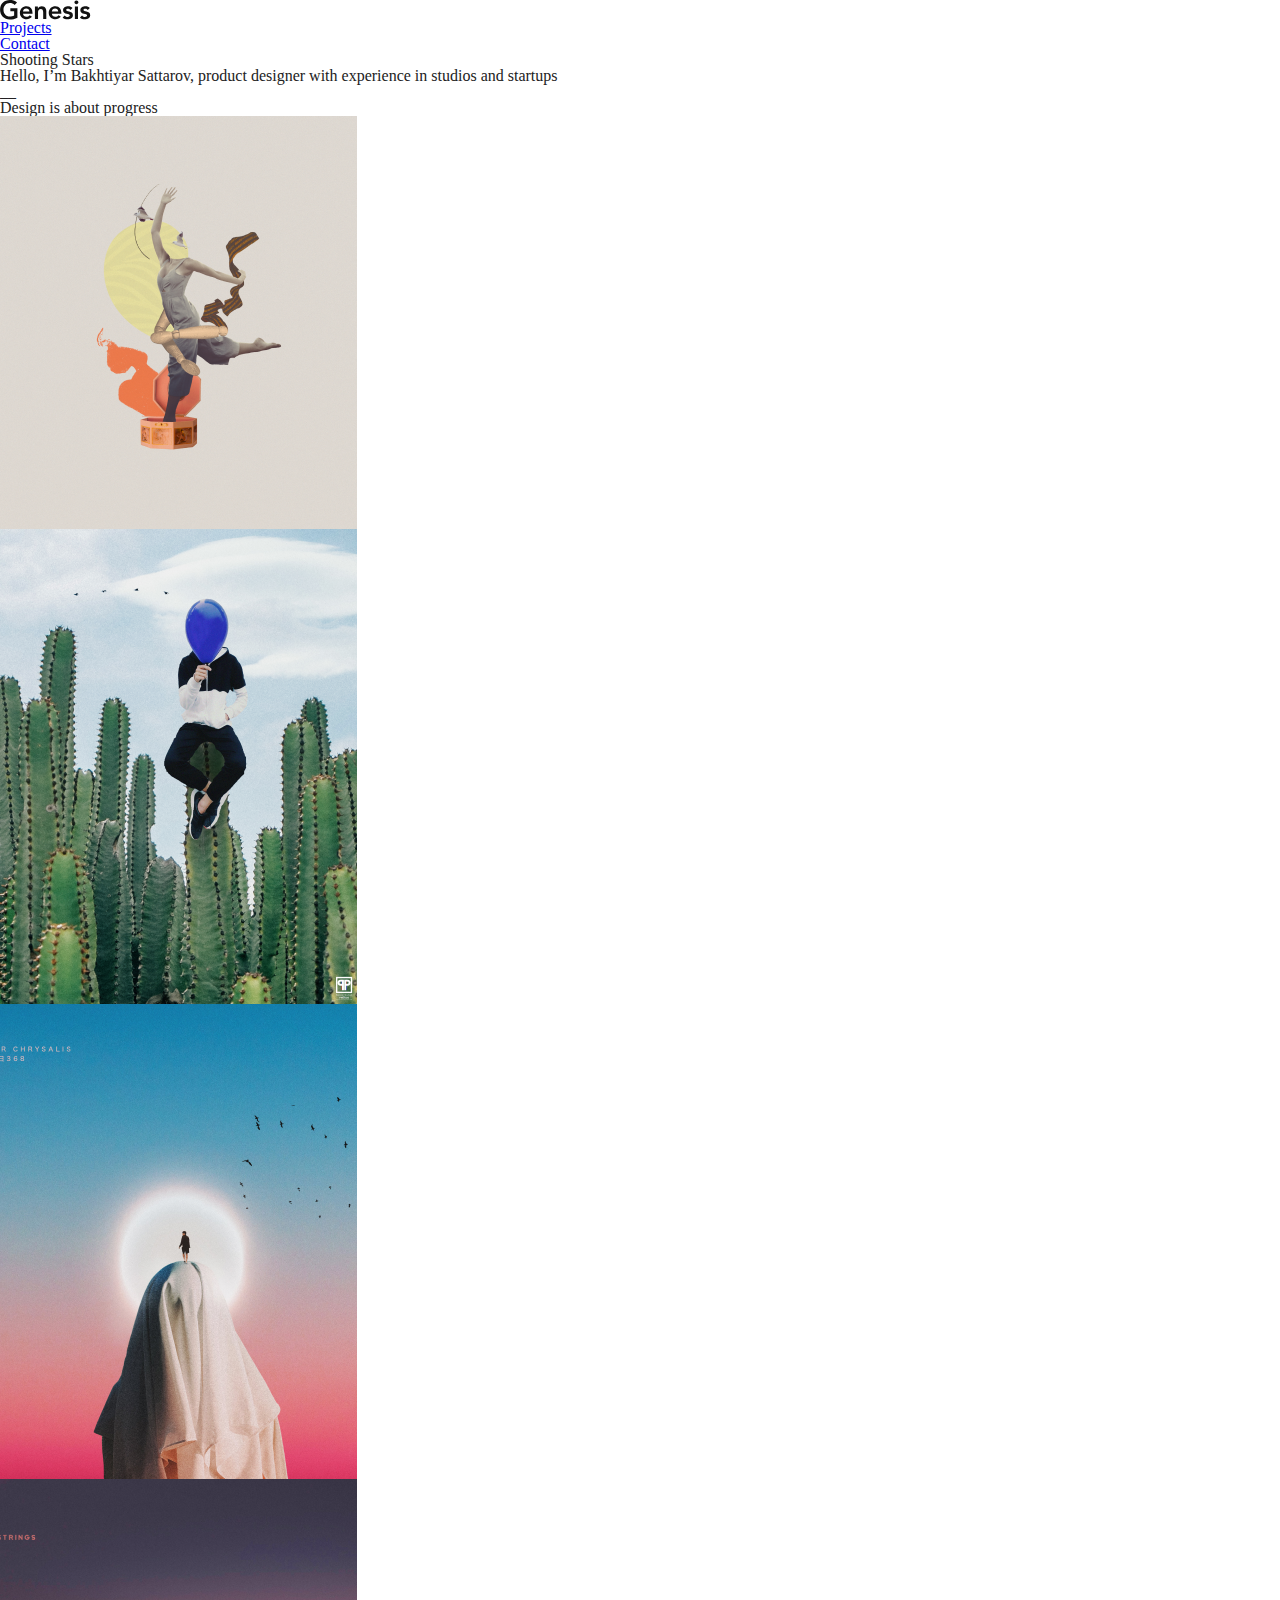
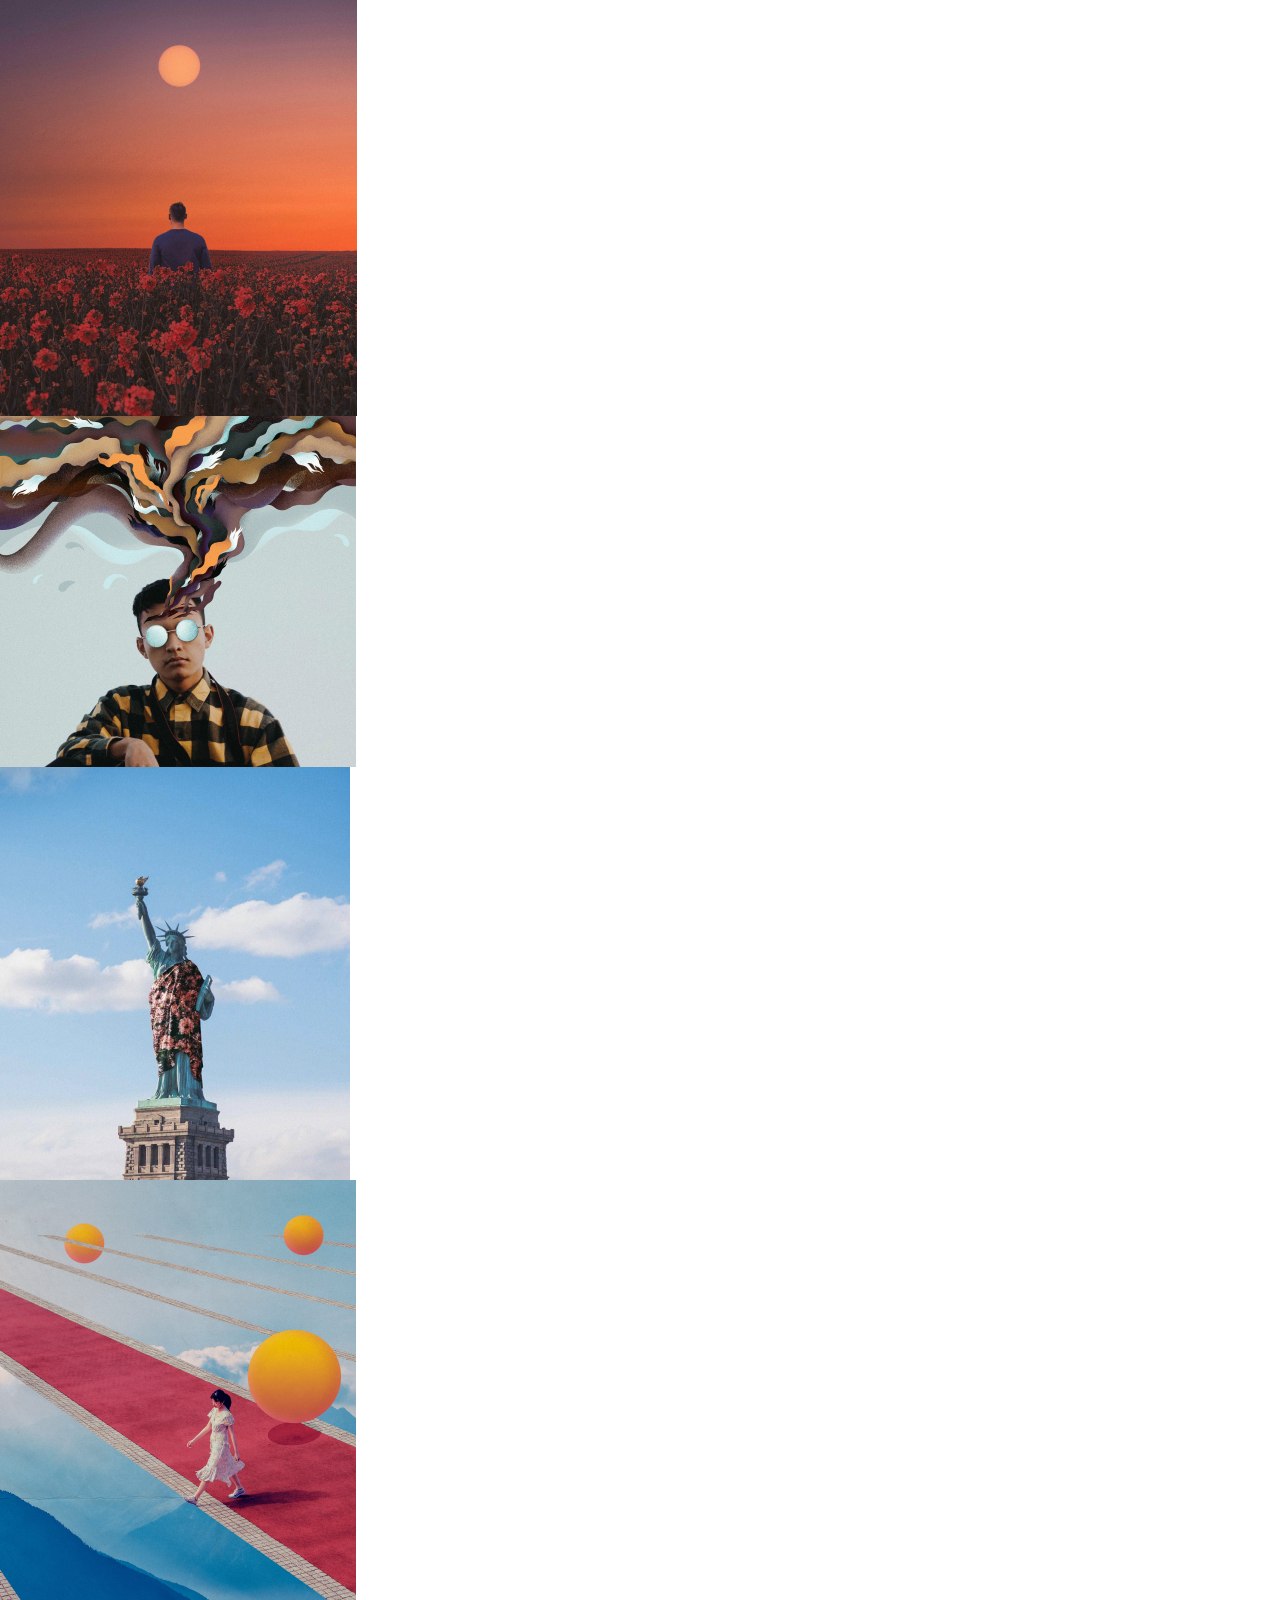
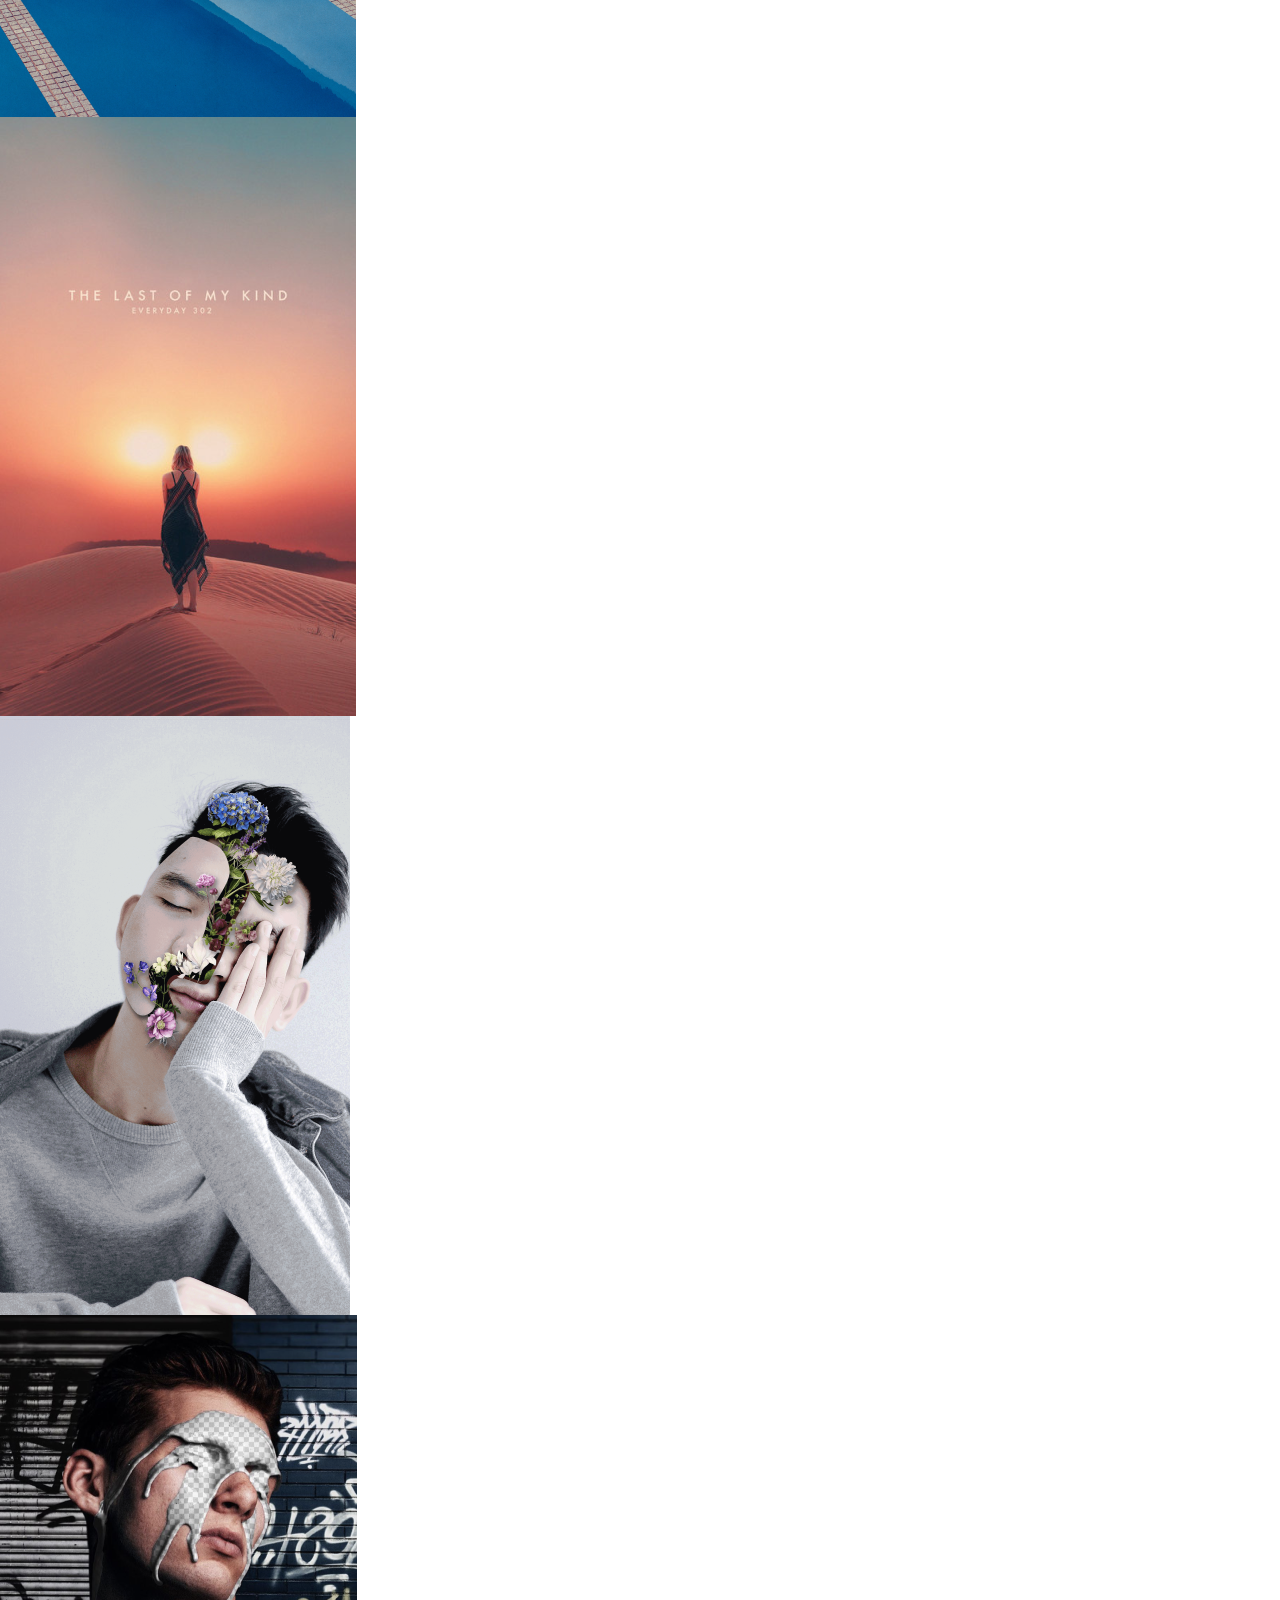
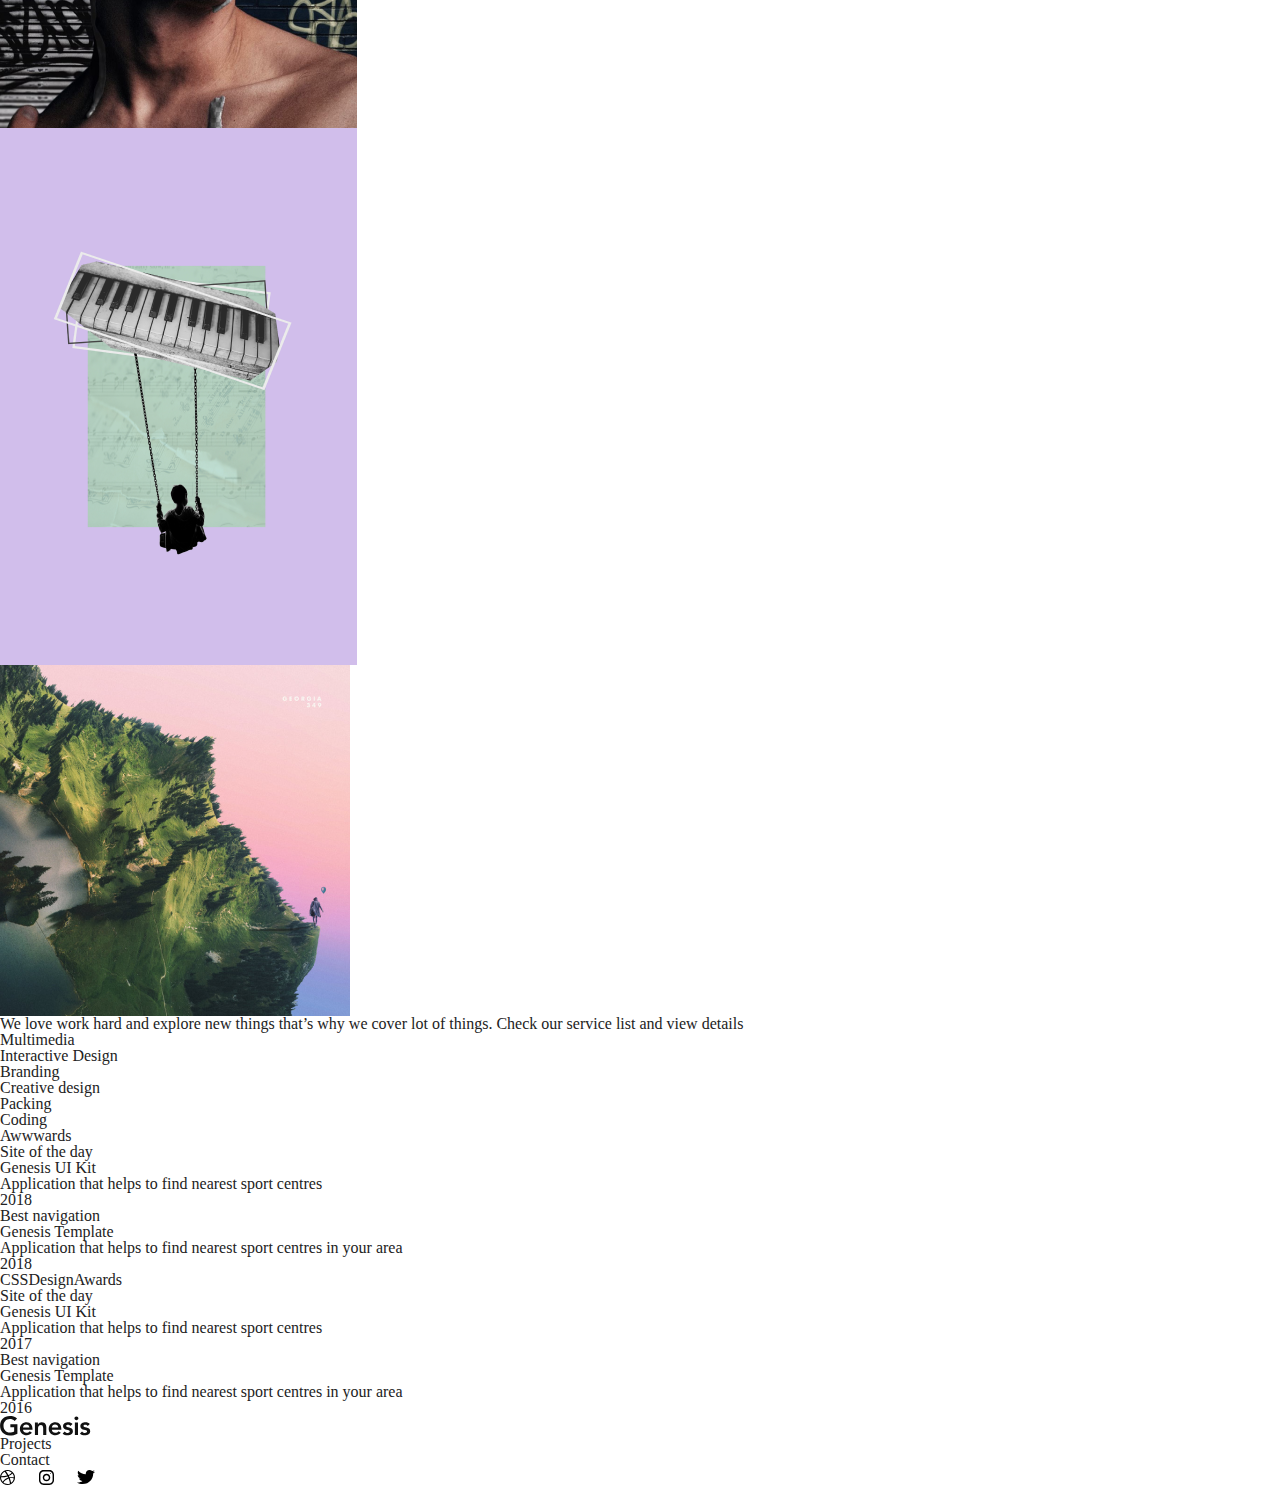
==== pages/index.html @ c791321b "added context to projectDetails.html" ====
<!DOCTYPE html>
<html lang="en">
<head>
    <meta charset="UTF-8">
    <meta http-equiv="X-UA-Compatible" content="IE=edge">
    <meta name="viewport" content="width=device-width, initial-scale=1.0">
    <base href="/">
    <link href="styles/reset.css" rel="stylesheet">
    <link rel="stylesheet" href="styles/index.css">
    <title>Sass-figma</title>
</head>
<body>
    <header class="header">
        <nav class="nav">
            <div class="nav--left">
                <img class="logo" src="images/Logo-genesis.svg" alt="logo genesis">
            </div>
            <div class="nav--right">
                <ul class="nav__list">
                    <li class="nav__link"><a href="/pages/projectDetails.html">Projects</a></li>
                    <li class="nav__link"><a href="/pages/contact.html">Contact</a></li>
                </ul>
            </div>
        </nav>
    </header>
    <main class="main">
        <section class="main__intro">
            <div class="main__container">
                <h3 class="main__title">Shooting Stars</h3>
                <p class="main__text">Hello, I’m Bakhtiyar Sattarov,
                    <span class="product-designer-span">product designer</span> with experience
                    in studios and startups
                </p>
            </div>
            <div class="container__citation">
                <p class="main__citation">__ <br> Design is about progress</p>
            </div>
        </section>
        <section class="grid__section">
            <div class="grid__container">
                <div class="grid__image-first"><img src="images/Rectangle.png" alt="Grid image"></div>
                <div class="grid__image-second"><img src="images/Rectangle (1).png" alt="Grid image"></div>
                <div class="grid__image-third"><img src="images/Rectangle (2).png" alt="Grid image"></div>
                <div class="grid__image-fourth"><img src="images/Rectangle (3).png" alt="Grid image"></div>
                <div class="grid__image-fifth"><img src="images/Rectangle (4).png" alt="Grid image"></div>
                <div class="grid__image-sixth"><img src="images/Rectangle (5).png" alt="Grid image"></div>
                <div class="grid__image-seventh"><img src="images/Rectangle (6).png" alt="Grid image"></div>
                <div class="grid__image-eighth"><img src="images/Rectangle (7).png" alt="Grid image"></div>
                <div class="grid__image-ninth"><img src="images/Rectangle (8).png" alt="Grid image"></div>
                <div class="grid__image-tenth"><img src="images/Rectangle (9).png" alt="Grid image"></div>
                <div class="grid__image-eleventh"><img src="images/Rectangle (10).png" alt="Grid image"></div>
                <div class="grid__image-twelfth"><img src="images/Rectangle (11).png" alt="Grid image"></div>
            </div>
        </section>
        <section class="container__business">
            <div class="gird__business">
                <div class="business__info">
                    <p>We love work hard and explore new things that’s why we cover lot of things. Check our service list and view details</p>
                </div>
                <div class="business__list--middle">
                    <li>Multimedia</li>
                    <li>Interactive Design</li>
                    <li>Branding</li>
                </div>
                <div class="business__list--right">
                    <li>Creative design</li>
                    <li>Packing</li>
                    <li>Coding</li>
                </div>
            </div>
        </section>
        <section class="awwwards__container">
            <div class="grid__awwwards">
                <div class="awwwards"><h4>Awwwards</h4></div>
                <div class="awwwards__site"><h5>Site of the day</h5></div>
                <div class="awwwards__genesis-ui"><h6>Genesis UI Kit</h6>
                <p>Application that helps to find nearest sport centres</p></div>
                <div class="awwwards__year"><h6>2018</h6></div>
                <div class="awwwards__best"><h4>Best navigation</h4></div>
                <div class="awwwards__genesis-template"><h6>Genesis Template</h6>
                <p>Application that helps to find nearest sport centres in your area</p>
                </div>
                <div class="awwwards__year--two"><h6>2018</h6></div>
            </div>
        </section>
        <section class="awwwards__container">
            <div class="grid__awwwards">
                <div class="awwwards"><h4>CSSDesignAwards</h4></div>
                <div class="awwwards__site"><h5>Site of the day</h5></div>
                <div class="awwwards__genesis-ui"><h6>Genesis UI Kit</h6>
                <p>Application that helps to find nearest sport centres</p></div>
                <div class="awwwards__year"><h6>2017</h6></div>
                <div class="awwwards__best"><h4>Best navigation</h4></div>
                <div class="awwwards__genesis-template"><h6>Genesis Template</h6>
                <p>Application that helps to find nearest sport centres in your area</p>
                </div>
                <div class="awwwards__year--two"><h6>2016</h6></div>
            </div>
        </section>
    </main>
    <footer class="footer">
        <nav class="nav--footer">
            <div class="nav--footer--left">
                <img class="footer--logo" src="images/Logo-genesis.svg" alt="logo genesis">
            </div>
            <div class="nav--footer--right">
                <ul class="nav__list--footer">
                    <li class="nav__link--footer"><a href="#"></a>Projects</li>
                    <li class="nav__link--footer"><a href="#"></a>Contact</li>
                </ul>
                <img class="social-media--footer" src="images/Social.svg" alt="social media svgs">
            </div>
        </nav>
    </footer>
</body>
</html>
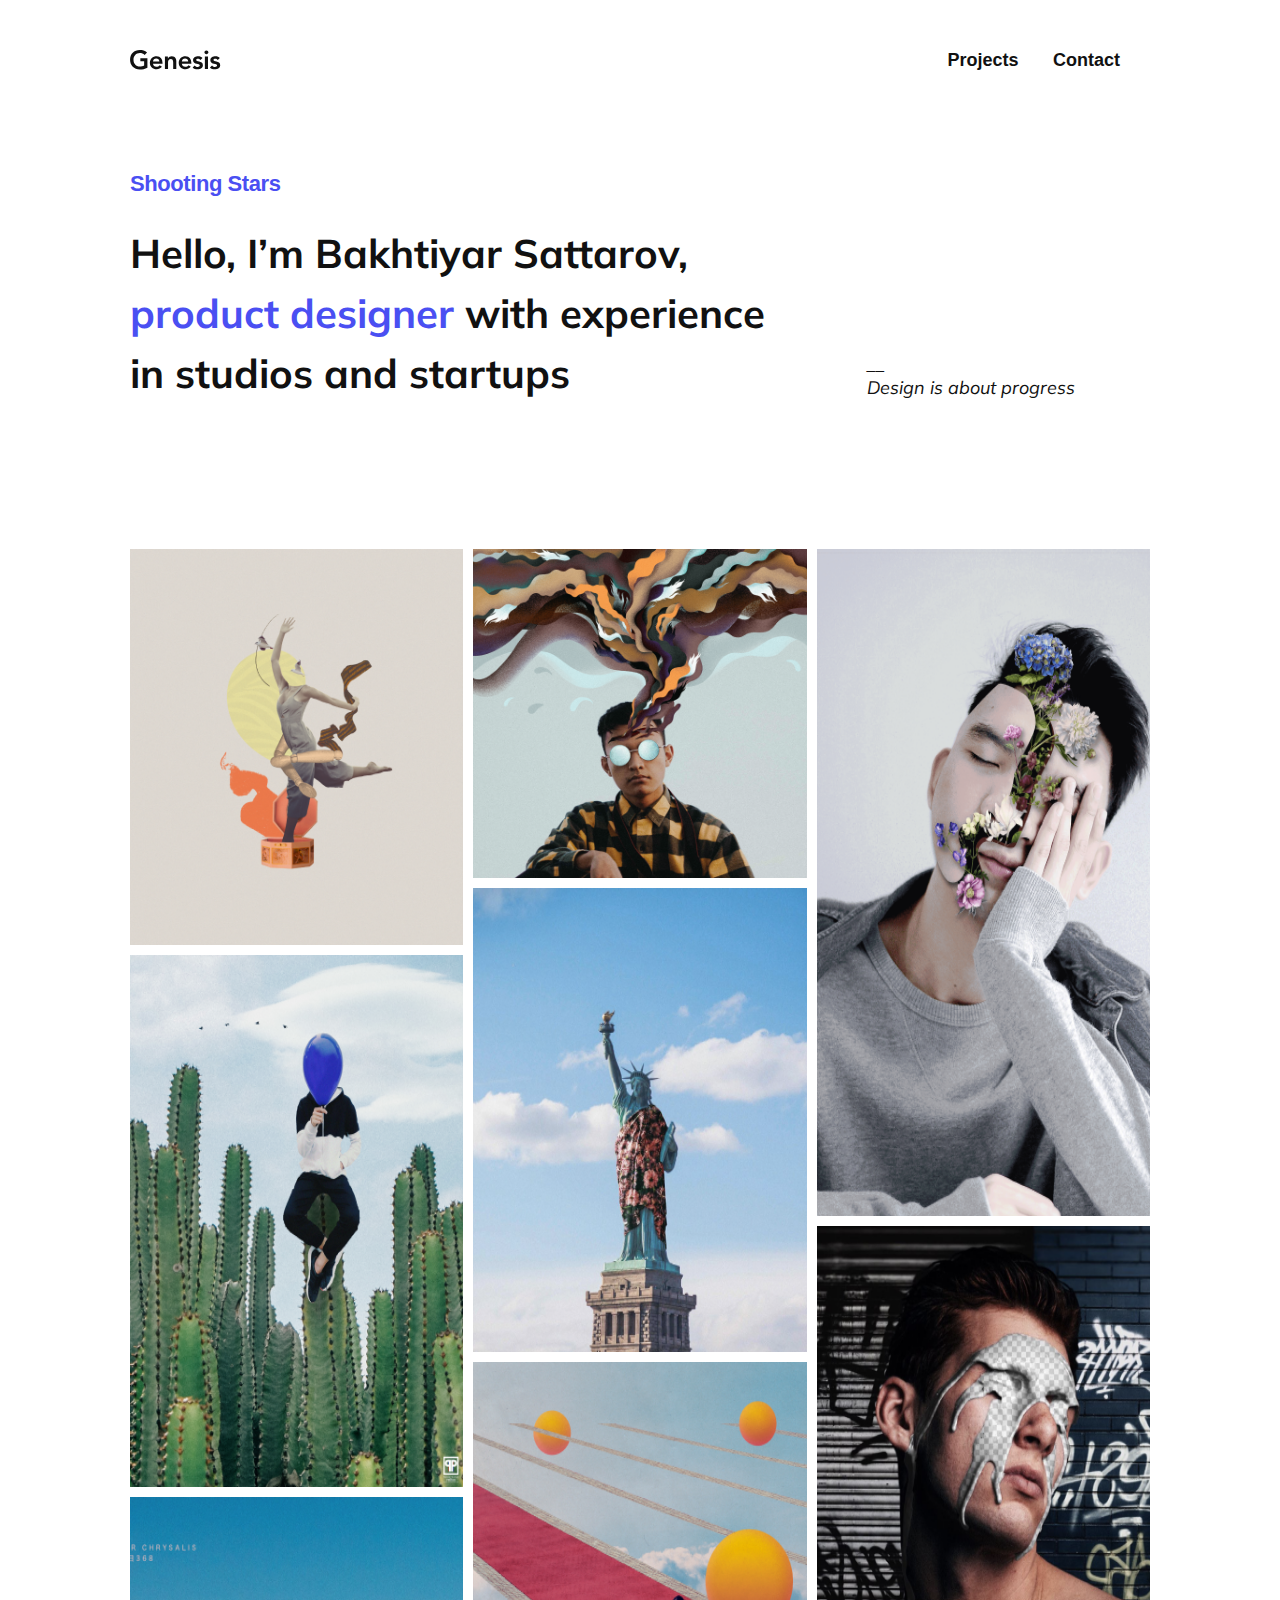
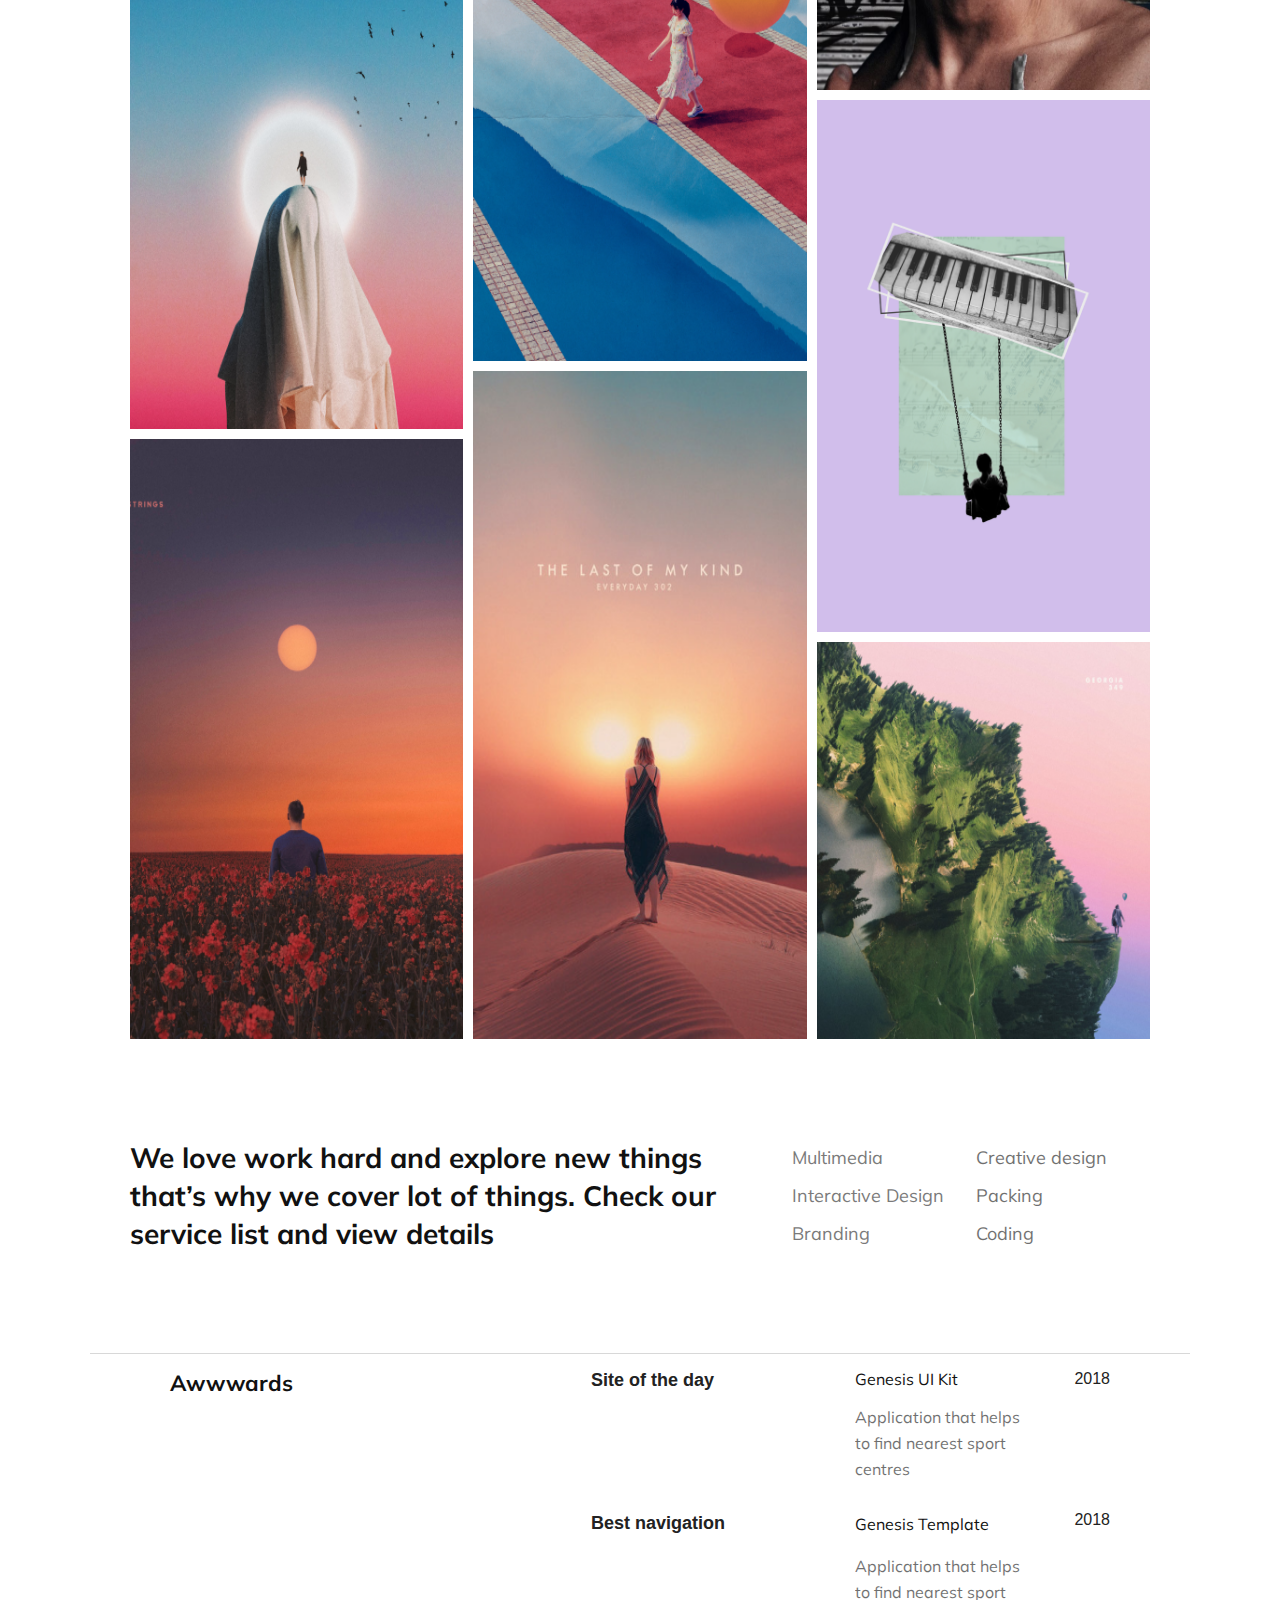
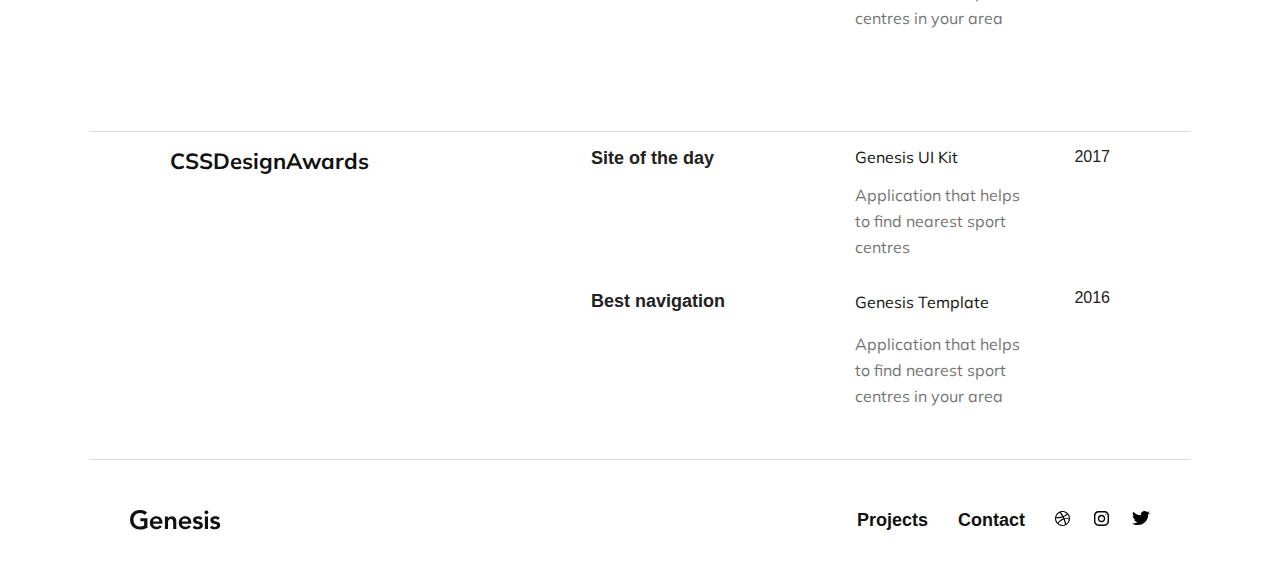
==== commit f9b1272d: "added content to main,footer and header.csss" ====
--- a/pages/index.html
+++ b/pages/index.html
@@ -4,6 +4,9 @@
     <meta charset="UTF-8">
     <meta http-equiv="X-UA-Compatible" content="IE=edge">
     <meta name="viewport" content="width=device-width, initial-scale=1.0">
+    <link rel="preconnect" href="https://fonts.googleapis.com">
+    <link rel="preconnect" href="https://fonts.gstatic.com" crossorigin>
+    <link href="https://fonts.googleapis.com/css2?family=Mulish:ital,wght@0,400;0,700;1,400&display=swap" rel="stylesheet">
     <base href="/">
     <link href="styles/reset.css" rel="stylesheet">
     <link rel="stylesheet" href="styles/index.css">
@@ -53,7 +56,7 @@
             </div>
         </section>
         <section class="container__business">
-            <div class="gird__business">
+            <div class="grid__business-container">
                 <div class="business__info">
                     <p>We love work hard and explore new things that’s why we cover lot of things. Check our service list and view details</p>
                 </div>
@@ -74,11 +77,11 @@
                 <div class="awwwards"><h4>Awwwards</h4></div>
                 <div class="awwwards__site"><h5>Site of the day</h5></div>
                 <div class="awwwards__genesis-ui"><h6>Genesis UI Kit</h6>
-                <p>Application that helps to find nearest sport centres</p></div>
+                <p class="awwwards__genesis-ui--info">Application that helps to find nearest sport centres</p></div>
                 <div class="awwwards__year"><h6>2018</h6></div>
                 <div class="awwwards__best"><h4>Best navigation</h4></div>
                 <div class="awwwards__genesis-template"><h6>Genesis Template</h6>
-                <p>Application that helps to find nearest sport centres in your area</p>
+                <p class="awwwards__genesis-template--info">Application that helps to find nearest sport centres in your area</p>
                 </div>
                 <div class="awwwards__year--two"><h6>2018</h6></div>
             </div>
@@ -88,11 +91,11 @@
                 <div class="awwwards"><h4>CSSDesignAwards</h4></div>
                 <div class="awwwards__site"><h5>Site of the day</h5></div>
                 <div class="awwwards__genesis-ui"><h6>Genesis UI Kit</h6>
-                <p>Application that helps to find nearest sport centres</p></div>
+                <p class="awwwards__genesis-ui--info">Application that helps to find nearest sport centres</p></div>
                 <div class="awwwards__year"><h6>2017</h6></div>
                 <div class="awwwards__best"><h4>Best navigation</h4></div>
                 <div class="awwwards__genesis-template"><h6>Genesis Template</h6>
-                <p>Application that helps to find nearest sport centres in your area</p>
+                <p class="awwwards__genesis-template--info">Application that helps to find nearest sport centres in your area</p>
                 </div>
                 <div class="awwwards__year--two"><h6>2016</h6></div>
             </div>
@@ -105,8 +108,8 @@
             </div>
             <div class="nav--footer--right">
                 <ul class="nav__list--footer">
-                    <li class="nav__link--footer"><a href="#"></a>Projects</li>
-                    <li class="nav__link--footer"><a href="#"></a>Contact</li>
+                    <li class="nav__link--footer"><a href="/pages/projectDetails.html">Projects</a></li>
+                    <li class="nav__link--footer"><a href="/pages/contact.html">Contact</a></li>
                 </ul>
                 <img class="social-media--footer" src="images/Social.svg" alt="social media svgs">
             </div>
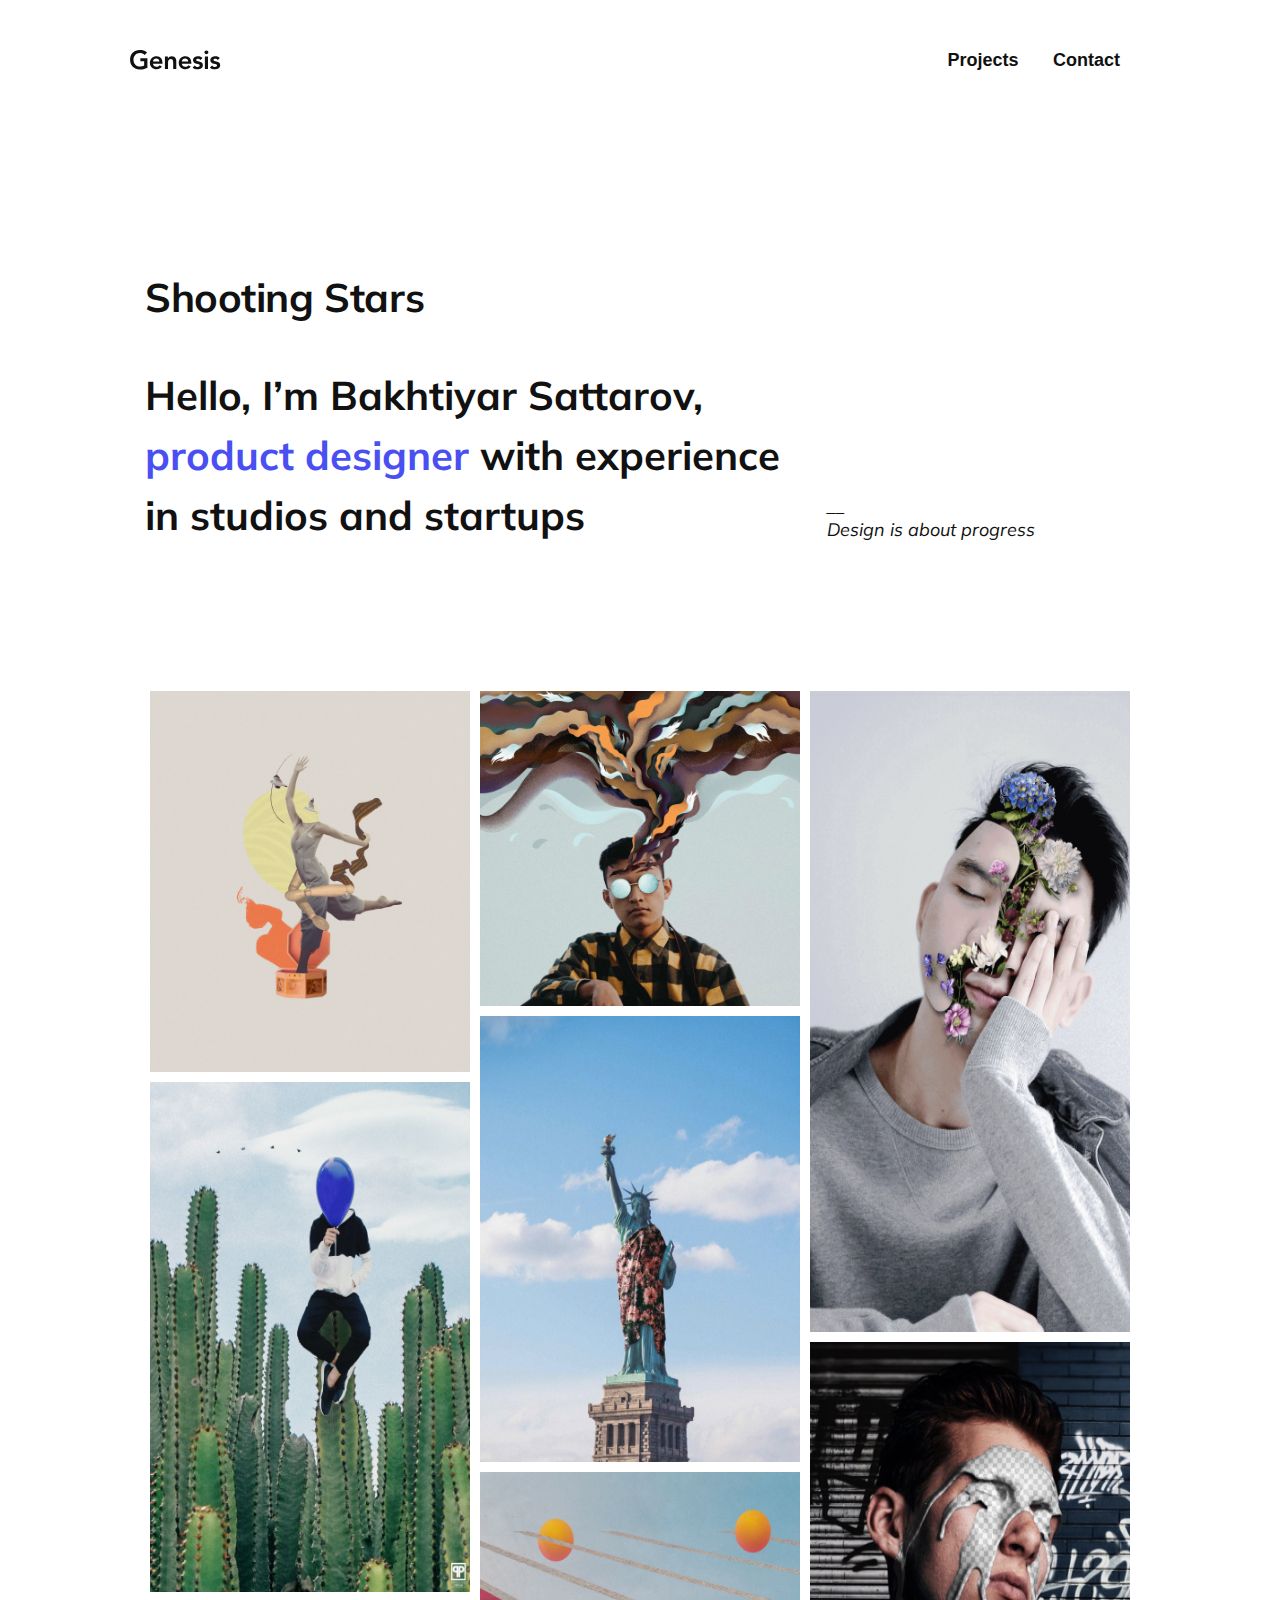
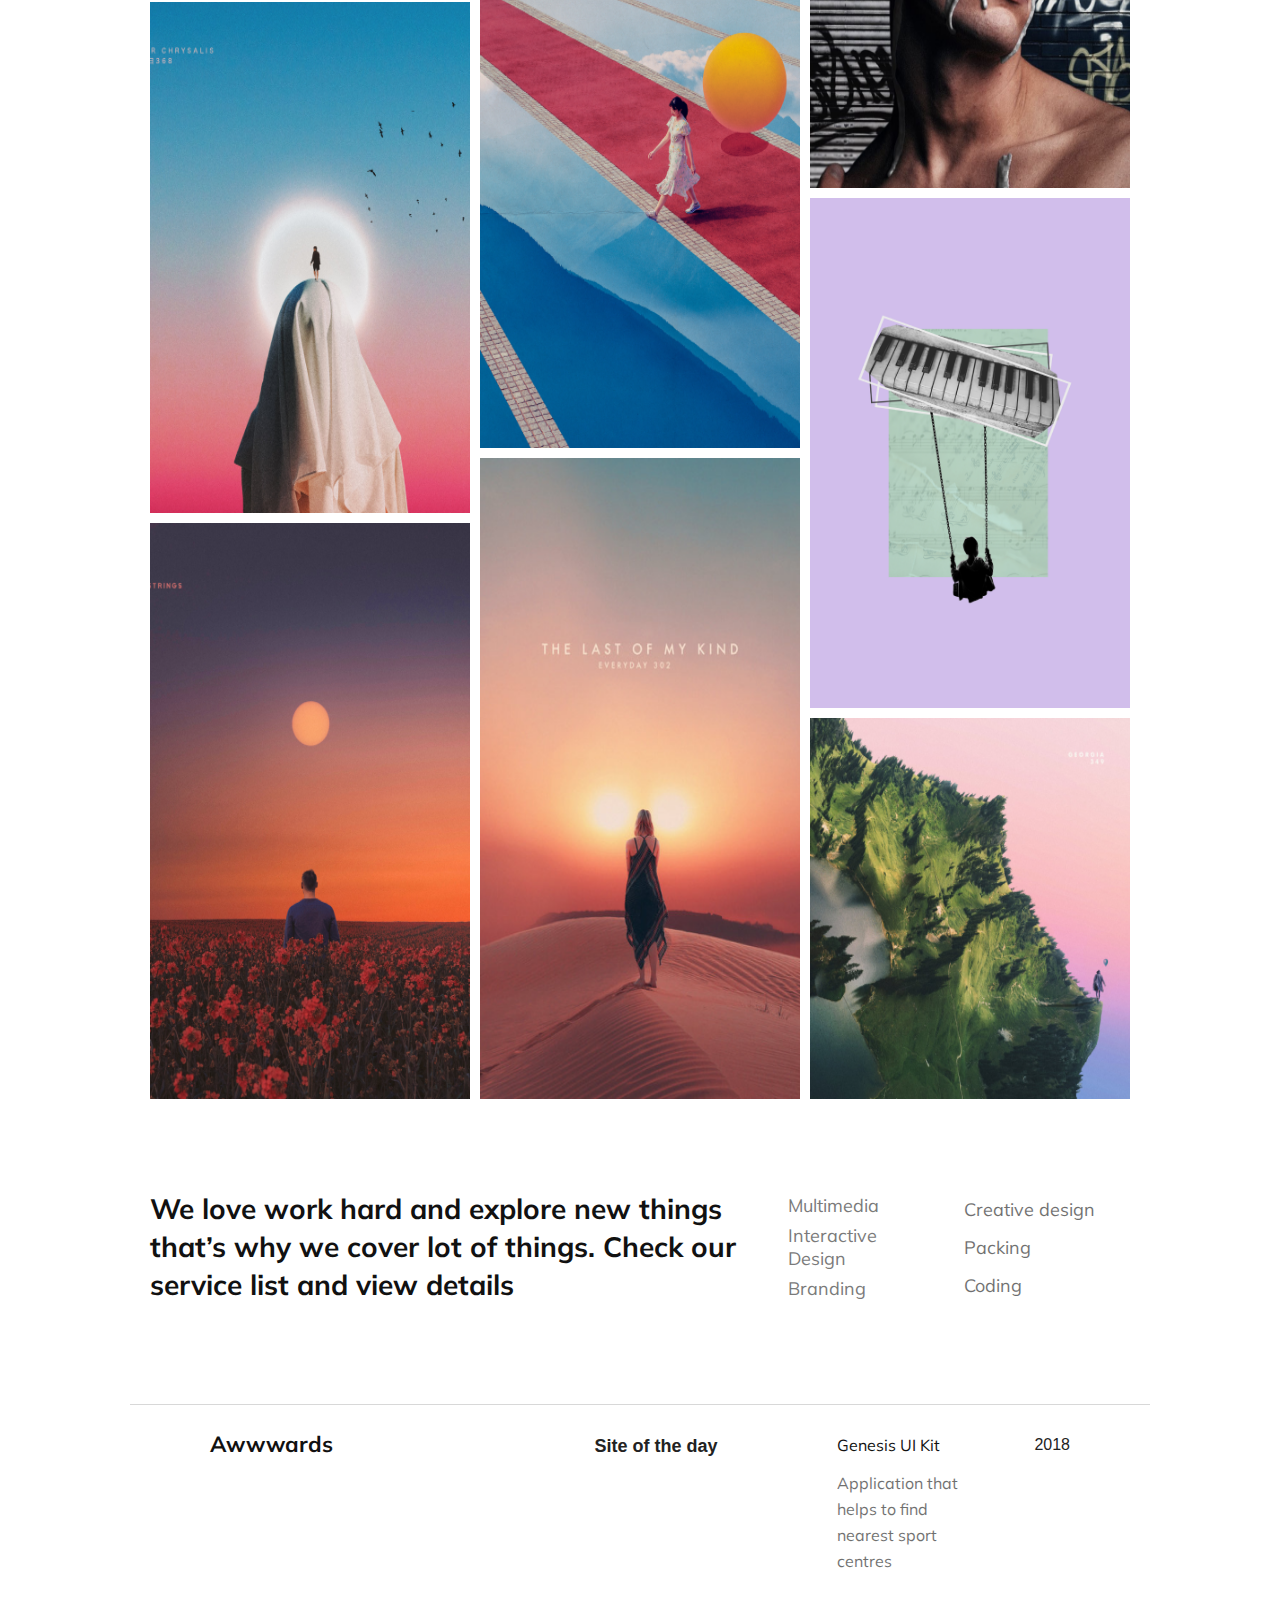
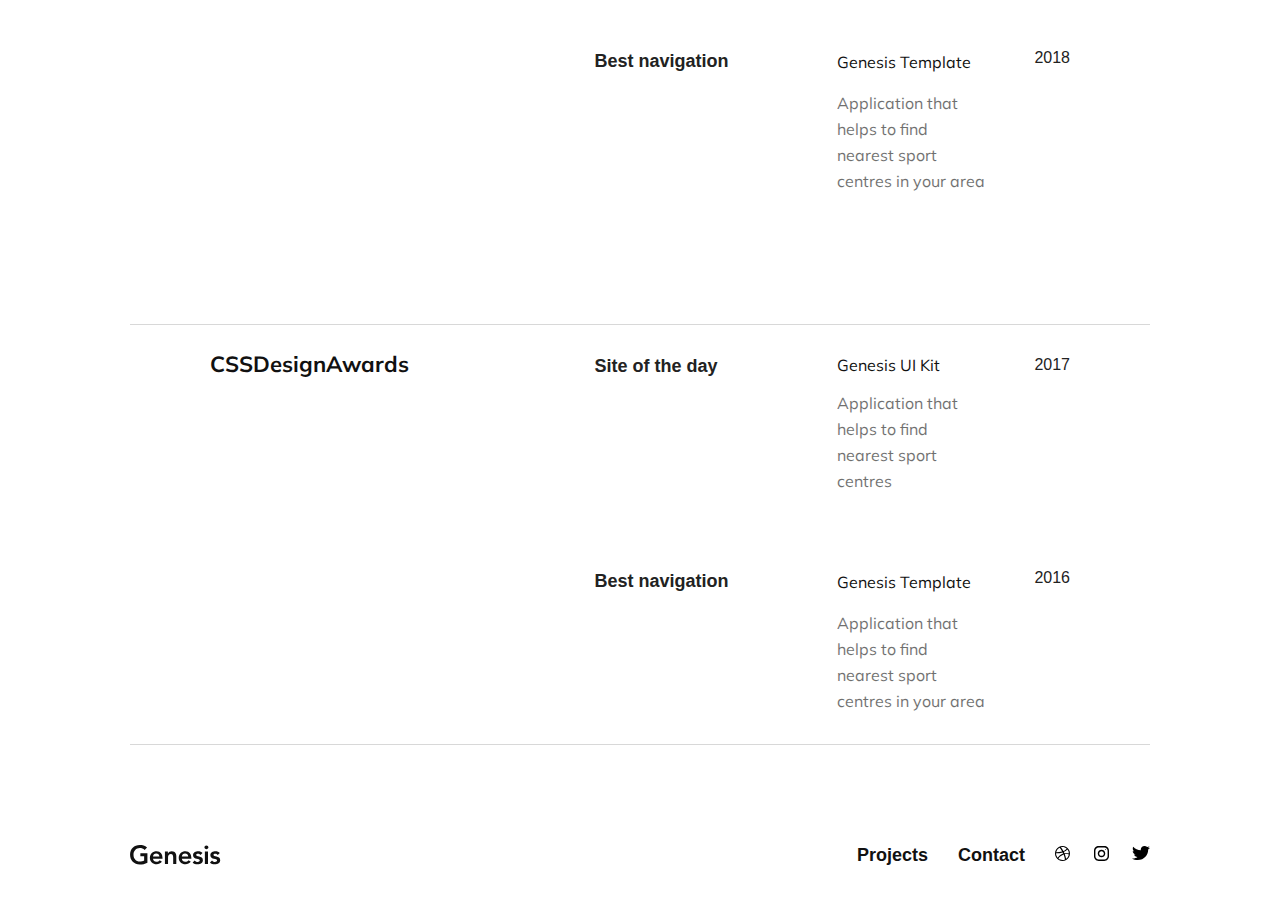
==== commit 3591a841: "added prodetails and contact.scss" ====
--- a/pages/index.html
+++ b/pages/index.html
@@ -86,7 +86,7 @@
                 <div class="awwwards__year--two"><h6>2018</h6></div>
             </div>
         </section>
-        <section class="awwwards__container">
+        <section id="second-awwward" class="awwwards__container">
             <div class="grid__awwwards">
                 <div class="awwwards"><h4>CSSDesignAwards</h4></div>
                 <div class="awwwards__site"><h5>Site of the day</h5></div>
